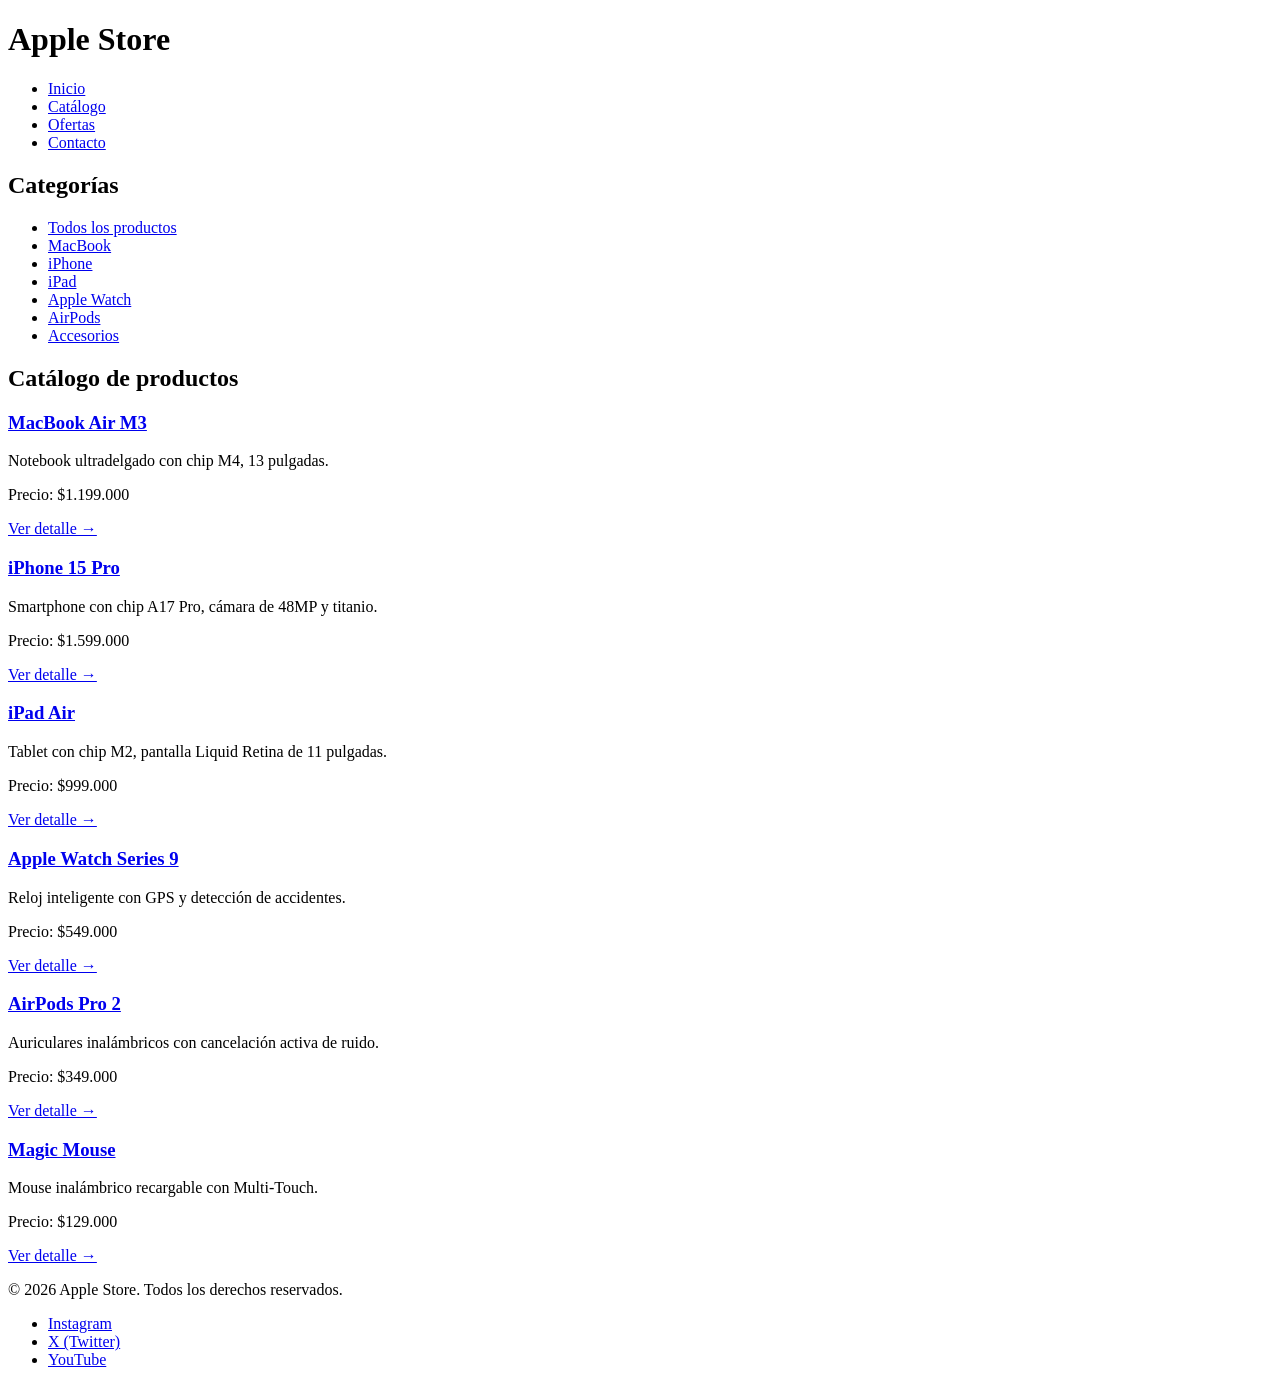
==== index.html @ 80ce113b "Add product detail page for MacBook Air M3 with specifications and purchase options" ====
<!DOCTYPE html>
<html lang="es">
<head>
    <meta charset="UTF-8">
    <meta name="viewport" content="width=device-width, initial-scale=1.0">
    <meta name="description" content="Catálogo de productos Apple: MacBook, iPhone, iPad, Apple Watch y más.">
    <title>Apple Store | Catálogo de Productos</title>
</head>
<body>

    <header>
        <h1>Apple Store</h1>
        <nav aria-label="Navegación principal">
            <ul>
                <li><a href="#inicio">Inicio</a></li>
                <li><a href="#catalogo">Catálogo</a></li>
                <li><a href="#ofertas">Ofertas</a></li>
                <li><a href="#contacto">Contacto</a></li>
            </ul>
        </nav>
    </header>

    <main id="inicio">

        <aside aria-label="Filtros de categorías">
            <h2>Categorías</h2>
            <nav aria-label="Filtros de productos">
                <ul>
                    <li><a href="#catalogo">Todos los productos</a></li>
                    <li><a href="#macbook">MacBook</a></li>
                    <li><a href="#iphone">iPhone</a></li>
                    <li><a href="#ipad">iPad</a></li>
                    <li><a href="#watch">Apple Watch</a></li>
                    <li><a href="#airpods">AirPods</a></li>
                    <li><a href="#accesorios">Accesorios</a></li>
                </ul>
            </nav>
        </aside>

        <section id="catalogo" aria-label="Catálogo de productos">
            <h2>Catálogo de productos</h2>

            <article id="macbook">
                <h3><a href="producto.html">MacBook Air M3</a></h3>
                <p>Notebook ultradelgado con chip M4, 13 pulgadas.</p>
                <p>Precio: $1.199.000</p>
                <p><a href="producto.html" aria-label="Ver detalle de MacBook Air M3">Ver detalle &rarr;</a></p>
            </article>

            <article id="iphone">
                <h3><a href="producto.html">iPhone 15 Pro</a></h3>
                <p>Smartphone con chip A17 Pro, cámara de 48MP y titanio.</p>
                <p>Precio: $1.599.000</p>
                <p><a href="producto.html" aria-label="Ver detalle de iPhone 15 Pro">Ver detalle &rarr;</a></p>
            </article>

            <article id="ipad">
                <h3><a href="producto.html">iPad Air</a></h3>
                <p>Tablet con chip M2, pantalla Liquid Retina de 11 pulgadas.</p>
                <p>Precio: $999.000</p>
                <p><a href="producto.html" aria-label="Ver detalle de iPad Air">Ver detalle &rarr;</a></p>
            </article>

            <article id="watch">
                <h3><a href="producto.html">Apple Watch Series 9</a></h3>
                <p>Reloj inteligente con GPS y detección de accidentes.</p>
                <p>Precio: $549.000</p>
                <p><a href="producto.html" aria-label="Ver detalle de Apple Watch Series 9">Ver detalle &rarr;</a></p>
            </article>

            <article id="airpods">
                <h3><a href="producto.html">AirPods Pro 2</a></h3>
                <p>Auriculares inalámbricos con cancelación activa de ruido.</p>
                <p>Precio: $349.000</p>
                <p><a href="producto.html" aria-label="Ver detalle de AirPods Pro 2">Ver detalle &rarr;</a></p>
            </article>

            <article id="accesorios">
                <h3><a href="producto.html">Magic Mouse</a></h3>
                <p>Mouse inalámbrico recargable con Multi-Touch.</p>
                <p>Precio: $129.000</p>
                <p><a href="producto.html" aria-label="Ver detalle de Magic Mouse">Ver detalle &rarr;</a></p>
            </article>

        </section>

    </main>

    <footer id="contacto">
        <p>&copy; 2026 Apple Store. Todos los derechos reservados.</p>
        <nav aria-label="Redes sociales">
            <ul>
                <li><a href="https://instagram.com/apple" rel="noopener noreferrer" target="_blank">Instagram</a></li>
                <li><a href="https://x.com/apple" rel="noopener noreferrer" target="_blank">X (Twitter)</a></li>
                <li><a href="https://youtube.com/apple" rel="noopener noreferrer" target="_blank">YouTube</a></li>
            </ul>
        </nav>
    </footer>

</body>
</html>
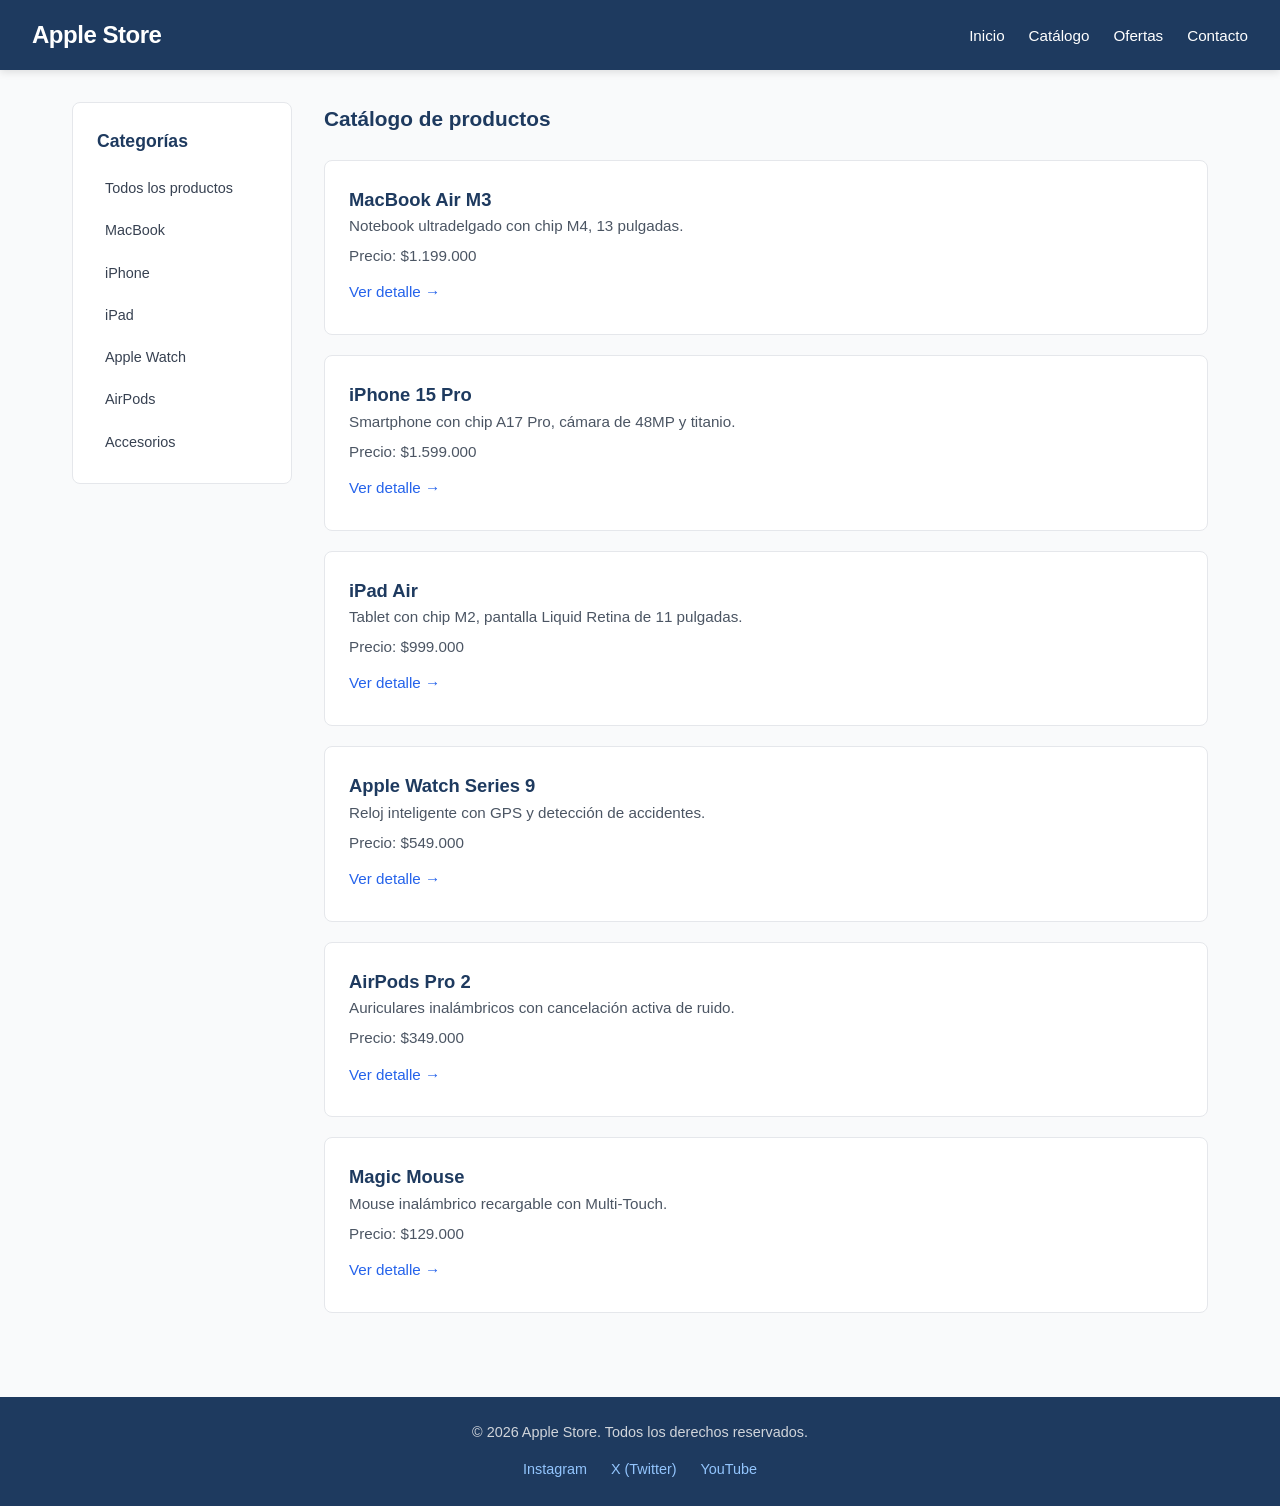
==== commit 2b45a2ce: "Add CSS styles for layout and design across multiple pages" ====
--- a/index.html
+++ b/index.html
@@ -5,6 +5,7 @@
     <meta name="viewport" content="width=device-width, initial-scale=1.0">
     <meta name="description" content="Catálogo de productos Apple: MacBook, iPhone, iPad, Apple Watch y más.">
     <title>Apple Store | Catálogo de Productos</title>
+    <link rel="stylesheet" href="style.css">
 </head>
 <body>
 
--- a/style.css
+++ b/style.css
@@ -0,0 +1,476 @@
+/* ===== Reset y base ===== */
+*, *::before, *::after {
+    margin: 0;
+    padding: 0;
+    box-sizing: border-box;
+}
+
+html {
+    font-size: 16px;
+    scroll-behavior: smooth;
+}
+
+body {
+    font-family: -apple-system, BlinkMacSystemFont, "Segoe UI", Roboto, Helvetica, Arial, sans-serif;
+    color: #374151;
+    background-color: #f9fafb;
+    line-height: 1.6;
+    min-height: 100vh;
+    display: flex;
+    flex-direction: column;
+}
+
+a {
+    color: #2563eb;
+    text-decoration: none;
+    transition: color 0.2s ease;
+}
+
+a:hover {
+    color: #1d4ed8;
+}
+
+ul {
+    list-style: none;
+}
+
+/* ===== Header ===== */
+header {
+    background-color: #1e3a5f;
+    color: #ffffff;
+    padding: 1rem 2rem;
+    display: flex;
+    justify-content: space-between;
+    align-items: center;
+    flex-wrap: wrap;
+    gap: 0.75rem;
+    position: sticky;
+    top: 0;
+    z-index: 1000;
+    box-shadow: 0 2px 8px rgba(0, 0, 0, 0.12);
+
+    h1 {
+        font-size: 1.5rem;
+        font-weight: 700;
+        letter-spacing: -0.02em;
+        a:hover {
+            color: #93c5fd;
+        }
+        a {
+            color: #ffffff;
+        }
+    }
+}
+
+/* ===== Navegación principal ===== */
+nav[aria-label="Navegación principal"] ul {
+    display: flex;
+    gap: 1.5rem;
+}
+
+nav[aria-label="Navegación principal"] a {
+    color: #ffffff;
+    font-weight: 500;
+    font-size: 0.95rem;
+    padding: 0.35rem 0;
+    border-bottom: 2px solid transparent;
+    transition: color 0.2s ease, border-color 0.2s ease;
+}
+
+nav[aria-label="Navegación principal"] a:hover {
+    color: #93c5fd;
+    border-bottom-color: #93c5fd;
+}
+
+/* ===== Navegación breadcrumb ===== */
+nav[aria-label="Ruta de navegación"] ol {
+    display: flex;
+    gap: 0.5rem;
+    flex-wrap: wrap;
+    font-size: 0.85rem;
+    color: #6b7280;
+    margin-bottom: 1.5rem;
+}
+
+nav[aria-label="Ruta de navegación"] a {
+    color: #6b7280;
+}
+
+nav[aria-label="Ruta de navegación"] a:hover {
+    color: #2563eb;
+}
+
+nav[aria-label="Ruta de navegación"] [aria-current="page"] {
+    color: #374151;
+    font-weight: 600;
+}
+
+/* ===== Layout principal (index) ===== */
+main {
+    flex: 1;
+    max-width: 1200px;
+    width: 100%;
+    margin: 0 auto;
+    padding: 2rem;
+}
+
+#inicio {
+    display: flex;
+    gap: 2rem;
+    align-items: flex-start;
+}
+
+/* ===== Aside / Filtros ===== */
+aside {
+    flex: 0 0 220px;
+    background-color: #ffffff;
+    border: 1px solid #e5e7eb;
+    border-radius: 8px;
+    padding: 1.5rem;
+}
+
+aside h2 {
+    font-size: 1.1rem;
+    color: #1e3a5f;
+    margin-bottom: 1rem;
+}
+
+aside nav ul {
+    display: flex;
+    flex-direction: column;
+    gap: 0.5rem;
+}
+
+aside nav a {
+    color: #374151;
+    font-size: 0.9rem;
+    padding: 0.35rem 0.5rem;
+    border-radius: 4px;
+    display: block;
+}
+
+aside nav a:hover {
+    background-color: #eff6ff;
+    color: #2563eb;
+}
+
+/* ===== Catálogo ===== */
+#catalogo h2 {
+    font-size: 1.3rem;
+    color: #1e3a5f;
+    margin-bottom: 1.5rem;
+}
+
+#catalogo {
+    flex: 1;
+}
+
+#catalogo > h2 {
+    margin-bottom: 1.5rem;
+}
+
+/* ===== Tarjetas de productos ===== */
+#catalogo article {
+    background-color: #ffffff;
+    border: 1px solid #e5e7eb;
+    border-radius: 8px;
+    padding: 1.5rem;
+    margin-bottom: 1.25rem;
+    transition: box-shadow 0.2s ease, border-color 0.2s ease;
+}
+
+#catalogo article:hover {
+    box-shadow: 0 4px 12px rgba(37, 99, 235, 0.1);
+    border-color: #bfdbfe;
+}
+
+#catalogo article h3 a {
+    color: #1e3a5f;
+    font-size: 1.15rem;
+}
+
+#catalogo article h3 a:hover {
+    color: #2563eb;
+}
+
+#catalogo article p {
+    margin-bottom: 0.35rem;
+    color: #4b5563;
+    font-size: 0.95rem;
+}
+
+#catalogo article p:last-child {
+    margin-top: 0.75rem;
+}
+
+/* ===== Footer ===== */
+footer {
+    background-color: #1e3a5f;
+    color: #ffffff;
+    padding: 1.5rem 2rem;
+    text-align: center;
+    margin-top: auto;
+}
+
+footer p {
+    margin-bottom: 0.75rem;
+    font-size: 0.9rem;
+    color: #d1d5db;
+}
+
+footer nav ul {
+    display: flex;
+    justify-content: center;
+    gap: 1.5rem;
+}
+
+footer nav a {
+    color: #93c5fd;
+    font-size: 0.9rem;
+    font-weight: 500;
+}
+
+footer nav a:hover {
+    color: #ffffff;
+}
+
+/* ===== Tablas ===== */
+table {
+    width: 100%;
+    border-collapse: collapse;
+    margin: 1rem 0 1.5rem;
+    background-color: #ffffff;
+    border-radius: 8px;
+    overflow: hidden;
+    border: 1px solid #e5e7eb;
+}
+
+caption {
+    text-align: left;
+    font-weight: 600;
+    color: #1e3a5f;
+    padding: 0.75rem 1rem;
+    font-size: 1rem;
+}
+
+th, td {
+    padding: 0.75rem 1rem;
+    text-align: left;
+    border-bottom: 1px solid #f3f4f6;
+    font-size: 0.9rem;
+}
+
+thead th {
+    background-color: #f0f4ff;
+    color: #1e3a5f;
+    font-weight: 600;
+}
+
+tbody tr:last-child td {
+    border-bottom: none;
+}
+
+tfoot td {
+    font-weight: 700;
+    background-color: #f9fafb;
+    color: #1e3a5f;
+}
+
+/* ===== Formularios ===== */
+form {
+    max-width: 600px;
+}
+
+fieldset {
+    border: 1px solid #e5e7eb;
+    border-radius: 8px;
+    padding: 1.25rem 1.5rem;
+    margin-bottom: 1.25rem;
+    background-color: #ffffff;
+}
+
+legend {
+    font-weight: 600;
+    color: #1e3a5f;
+    padding: 0 0.5rem;
+}
+
+label {
+    display: block;
+    margin-top: 0.75rem;
+    margin-bottom: 0.25rem;
+    font-size: 0.9rem;
+    color: #374151;
+}
+
+input[type="text"],
+input[type="email"],
+input[type="tel"],
+textarea {
+    width: 100%;
+    padding: 0.6rem 0.75rem;
+    border: 1px solid #d1d5db;
+    border-radius: 6px;
+    font-size: 0.95rem;
+    font-family: inherit;
+    transition: border-color 0.2s ease, box-shadow 0.2s ease;
+    background-color: #ffffff;
+}
+
+input:focus, textarea:focus {
+    outline: none;
+    border-color: #2563eb;
+    box-shadow: 0 0 0 3px rgba(37, 99, 235, 0.15);
+}
+
+input[type="radio"] {
+    margin-right: 0.4rem;
+}
+
+
+
+input[type="submit"] {
+    background-color: #2563eb;
+    color: #ffffff;
+    border: none;
+    padding: 0.7rem 1.5rem;
+    border-radius: 6px;
+    font-size: 1rem;
+    font-weight: 600;
+    cursor: pointer;
+    transition: background-color 0.2s ease;
+    margin-top: 0.5rem;
+}
+
+input[type="submit"]:hover {
+    background-color: #1d4ed8;
+}
+
+[role="button"] {
+    display: inline-block;
+    background-color: #2563eb;
+    color: #ffffff;
+    padding: 0.6rem 1.25rem;
+    border-radius: 6px;
+    font-weight: 600;
+    transition: background-color 0.2s ease;
+}
+
+[role="button"]:hover {
+    background-color: #1d4ed8;
+    color: #ffffff;
+}
+
+/* ===== Artículo producto ===== */
+article[aria-label="Ficha del producto"] {
+    background-color: #ffffff;
+    border: 1px solid #e5e7eb;
+    border-radius: 8px;
+    padding: 2rem;
+}
+
+article[aria-label="Ficha del producto"] h2 {
+    color: #1e3a5f;
+    margin-bottom: 0.75rem;
+}
+
+article[aria-label="Ficha del producto"] section {
+    margin-top: 1.5rem;
+}
+
+article[aria-label="Ficha del producto"] h3 {
+    color: #1e3a5f;
+    margin-bottom: 0.5rem;
+}
+
+/* ===== Secciones generales ===== */
+section[aria-label] {
+    margin-bottom: 2rem;
+}
+
+h2 {
+    font-size: 1.3rem;
+    color: #1e3a5f;
+}
+
+h3 {
+    font-size: 1.1rem;
+}
+
+/* ===== Responsive ===== */
+@media (max-width: 768px) {
+    header {
+        flex-direction: column;
+        align-items: flex-start;
+        padding: 1rem;
+    }
+
+    nav[aria-label="Navegación principal"] ul {
+        gap: 1rem;
+        flex-wrap: wrap;
+    }
+
+    #inicio {
+        flex-direction: column;
+    }
+
+    aside {
+        flex: 1 1 auto;
+    }
+
+    main {
+        padding: 1rem;
+    }
+
+    nav[aria-label="Ruta de navegación"] ol {
+        font-size: 0.8rem;
+    }
+
+    footer nav ul {
+        flex-wrap: wrap;
+        gap: 1rem;
+    }
+
+    table {
+        font-size: 0.85rem;
+    }
+
+    th, td {
+        padding: 0.5rem 0.6rem;
+    }
+}
+
+@media (max-width: 480px) {
+    html {
+        font-size: 14px;
+    }
+
+    header h1 {
+        font-size: 1.25rem;
+    }
+
+    nav[aria-label="Navegación principal"] ul {
+        gap: 0.75rem;
+    }
+
+    nav[aria-label="Navegación principal"] a {
+        font-size: 0.85rem;
+    }
+
+    aside nav ul {
+        gap: 0.25rem;
+    }
+
+    footer {
+        padding: 1rem;
+    }
+
+    footer p {
+        font-size: 0.8rem;
+    }
+
+    footer nav ul {
+        flex-direction: column;
+        gap: 0.5rem;
+    }
+}
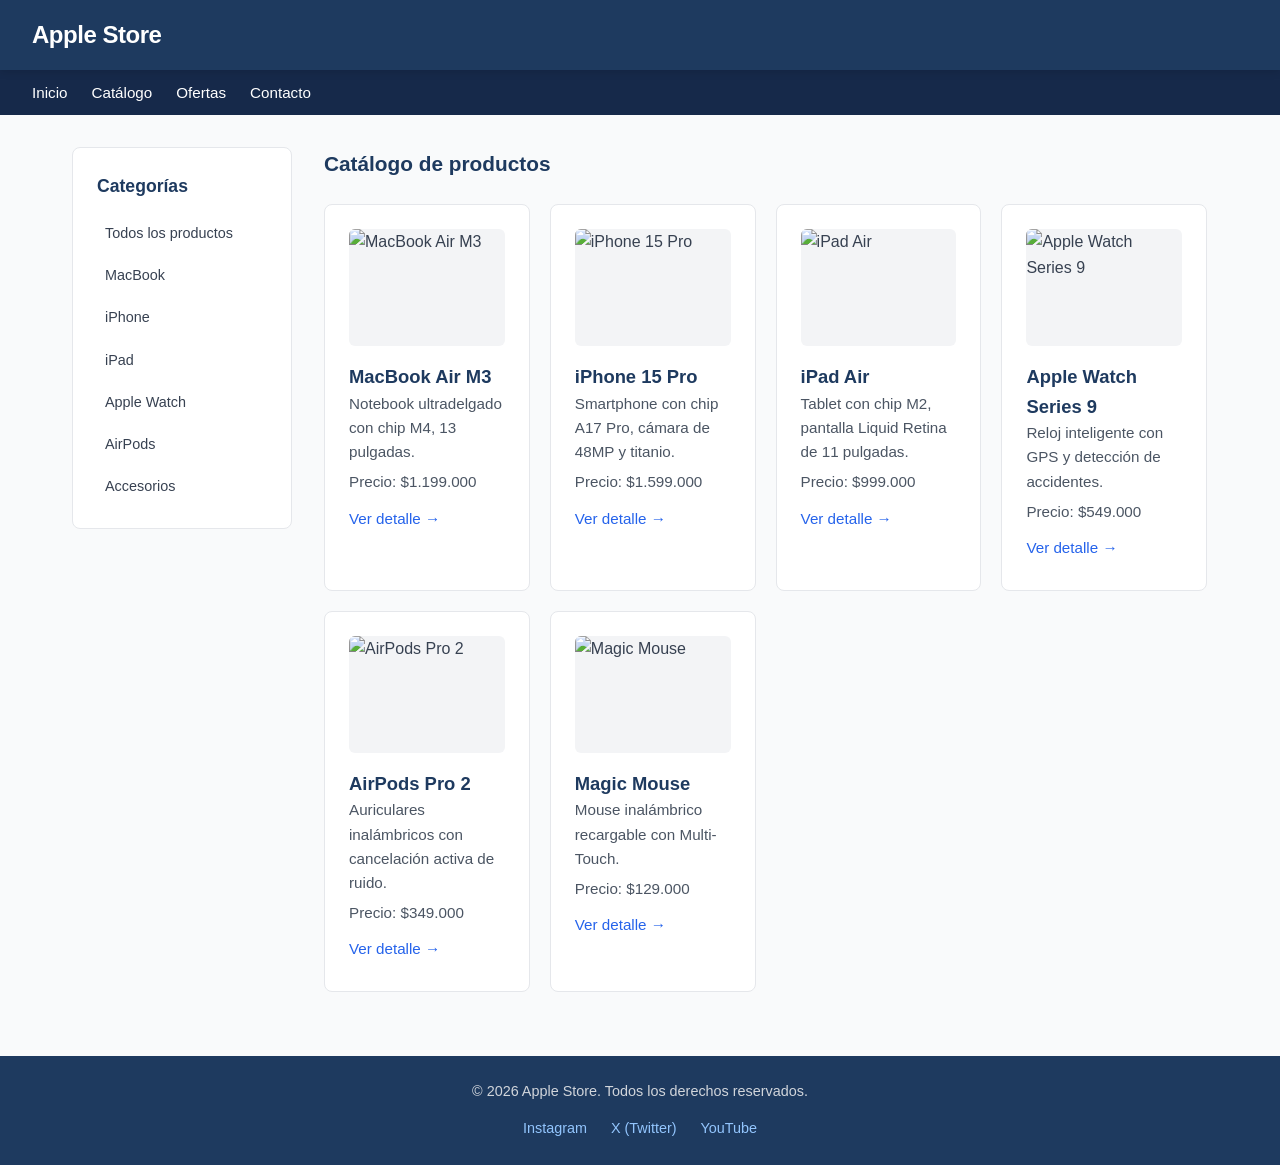
==== commit 2e44fb1c: "Refactor HTML structure and update CSS for improved layout and navigation" ====
--- a/index.html
+++ b/index.html
@@ -9,21 +9,22 @@
 </head>
 <body>
 
-    <header>
+    <header class="site-header">
         <h1>Apple Store</h1>
-        <nav aria-label="Navegación principal">
-            <ul>
-                <li><a href="#inicio">Inicio</a></li>
-                <li><a href="#catalogo">Catálogo</a></li>
-                <li><a href="#ofertas">Ofertas</a></li>
-                <li><a href="#contacto">Contacto</a></li>
-            </ul>
-        </nav>
     </header>
+
+    <nav class="navbar" aria-label="Navegación principal">
+        <ul>
+            <li><a href="#inicio">Inicio</a></li>
+            <li><a href="#catalogo">Catálogo</a></li>
+            <li><a href="#ofertas">Ofertas</a></li>
+            <li><a href="#contacto">Contacto</a></li>
+        </ul>
+    </nav>
 
     <main id="inicio">
 
-        <aside aria-label="Filtros de categorías">
+        <aside class="sidebar" aria-label="Filtros de categorías">
             <h2>Categorías</h2>
             <nav aria-label="Filtros de productos">
                 <ul>
@@ -41,47 +42,55 @@
         <section id="catalogo" aria-label="Catálogo de productos">
             <h2>Catálogo de productos</h2>
 
-            <article id="macbook">
+            <div class="productos">
+            <article id="macbook" class="card">
+                <img src="https://tse1.mm.bing.net/th/id/OIP.ccdzvcFZfXSDIcyYsRmzBAHaGY?r=0&rs=1&pid=ImgDetMain&o=7&rm=3" alt="MacBook Air M3" loading="lazy">
                 <h3><a href="producto.html">MacBook Air M3</a></h3>
                 <p>Notebook ultradelgado con chip M4, 13 pulgadas.</p>
                 <p>Precio: $1.199.000</p>
                 <p><a href="producto.html" aria-label="Ver detalle de MacBook Air M3">Ver detalle &rarr;</a></p>
             </article>
 
-            <article id="iphone">
+            <article id="iphone" class="card">
+                <img src="https://tse1.mm.bing.net/th/id/OIP.ccdzvcFZfXSDIcyYsRmzBAHaGY?r=0&rs=1&pid=ImgDetMain&o=7&rm=3" alt="iPhone 15 Pro" loading="lazy">
                 <h3><a href="producto.html">iPhone 15 Pro</a></h3>
                 <p>Smartphone con chip A17 Pro, cámara de 48MP y titanio.</p>
                 <p>Precio: $1.599.000</p>
                 <p><a href="producto.html" aria-label="Ver detalle de iPhone 15 Pro">Ver detalle &rarr;</a></p>
             </article>
 
-            <article id="ipad">
+            <article id="ipad" class="card">
+                <img src="https://tse1.mm.bing.net/th/id/OIP.ccdzvcFZfXSDIcyYsRmzBAHaGY?r=0&rs=1&pid=ImgDetMain&o=7&rm=3" alt="iPad Air" loading="lazy">
                 <h3><a href="producto.html">iPad Air</a></h3>
                 <p>Tablet con chip M2, pantalla Liquid Retina de 11 pulgadas.</p>
                 <p>Precio: $999.000</p>
                 <p><a href="producto.html" aria-label="Ver detalle de iPad Air">Ver detalle &rarr;</a></p>
             </article>
 
-            <article id="watch">
+            <article id="watch" class="card">
+                <img src="https://tse1.mm.bing.net/th/id/OIP.ccdzvcFZfXSDIcyYsRmzBAHaGY?r=0&rs=1&pid=ImgDetMain&o=7&rm=3" alt="Apple Watch Series 9" loading="lazy">
                 <h3><a href="producto.html">Apple Watch Series 9</a></h3>
                 <p>Reloj inteligente con GPS y detección de accidentes.</p>
                 <p>Precio: $549.000</p>
                 <p><a href="producto.html" aria-label="Ver detalle de Apple Watch Series 9">Ver detalle &rarr;</a></p>
             </article>
 
-            <article id="airpods">
+            <article id="airpods" class="card">
+                <img src="https://tse1.mm.bing.net/th/id/OIP.ccdzvcFZfXSDIcyYsRmzBAHaGY?r=0&rs=1&pid=ImgDetMain&o=7&rm=3" alt="AirPods Pro 2" loading="lazy">
                 <h3><a href="producto.html">AirPods Pro 2</a></h3>
                 <p>Auriculares inalámbricos con cancelación activa de ruido.</p>
                 <p>Precio: $349.000</p>
                 <p><a href="producto.html" aria-label="Ver detalle de AirPods Pro 2">Ver detalle &rarr;</a></p>
             </article>
 
-            <article id="accesorios">
+            <article id="accesorios" class="card">
+                <img src="https://tse1.mm.bing.net/th/id/OIP.ccdzvcFZfXSDIcyYsRmzBAHaGY?r=0&rs=1&pid=ImgDetMain&o=7&rm=3" alt="Magic Mouse" loading="lazy">
                 <h3><a href="producto.html">Magic Mouse</a></h3>
                 <p>Mouse inalámbrico recargable con Multi-Touch.</p>
                 <p>Precio: $129.000</p>
                 <p><a href="producto.html" aria-label="Ver detalle de Magic Mouse">Ver detalle &rarr;</a></p>
             </article>
+            </div>
 
         </section>
 
--- a/style.css
+++ b/style.css
@@ -16,8 +16,15 @@
     background-color: #f9fafb;
     line-height: 1.6;
     min-height: 100vh;
-    display: flex;
-    flex-direction: column;
+    /* ===== Template general con Grid: header / navbar / main / footer ===== */
+    display: grid;
+    grid-template-areas:
+        "header"
+        "navbar"
+        "main"
+        "footer";
+    grid-template-rows: auto auto 1fr auto;
+    grid-template-columns: 1fr;
 }
 
 a {
@@ -35,7 +42,9 @@
 }
 
 /* ===== Header ===== */
+.site-header,
 header {
+    grid-area: header;
     background-color: #1e3a5f;
     color: #ffffff;
     padding: 1rem 2rem;
@@ -62,7 +71,17 @@
     }
 }
 
-/* ===== Navegación principal ===== */
+/* ===== Navegación principal (navbar del layout Grid) ===== */
+.navbar,
+nav[aria-label="Navegación principal"] {
+    grid-area: navbar;
+}
+
+.navbar {
+    background-color: #16294a;
+    padding: 0.6rem 2rem;
+}
+
 nav[aria-label="Navegación principal"] ul {
     display: flex;
     gap: 1.5rem;
@@ -107,22 +126,35 @@
 
 /* ===== Layout principal (index) ===== */
 main {
-    flex: 1;
+    grid-area: main;
     max-width: 1200px;
     width: 100%;
     margin: 0 auto;
     padding: 2rem;
 }
 
+footer {
+    grid-area: footer;
+}
+
 #inicio {
-    display: flex;
+    /* Sub-grid del contenido: sidebar + catálogo */
+    display: grid;
+    grid-template-areas:
+        "sidebar"
+        "catalogo";
+    grid-template-columns: 1fr;
     gap: 2rem;
-    align-items: flex-start;
-}
-
-/* ===== Aside / Filtros ===== */
+    align-items: start;
+}
+
+/* ===== Aside / Filtros (sidebar del layout Grid) ===== */
+aside,
+.sidebar {
+    grid-area: sidebar;
+}
+
 aside {
-    flex: 0 0 220px;
     background-color: #ffffff;
     border: 1px solid #e5e7eb;
     border-radius: 8px;
@@ -154,32 +186,45 @@
     color: #2563eb;
 }
 
-/* ===== Catálogo ===== */
+/* ===== Catálogo (contenedor Grid del layout, tarjetas en Flex) ===== */
+#catalogo {
+    grid-area: catalogo;
+    min-width: 0;
+}
+
 #catalogo h2 {
     font-size: 1.3rem;
     color: #1e3a5f;
     margin-bottom: 1.5rem;
 }
 
-#catalogo {
-    flex: 1;
-}
-
 #catalogo > h2 {
     margin-bottom: 1.5rem;
 }
 
-/* ===== Tarjetas de productos ===== */
-#catalogo article {
+/* Contenedor flex de las tarjetas */
+#catalogo .productos {
+    display: flex;
+    flex-wrap: wrap;
+    gap: 1.25rem;
+    align-items: stretch;
+}
+
+/* ===== Tarjetas de productos (Flex items) ===== */
+/* Mobile primero: 1 columna */
+#catalogo article,
+#catalogo .card {
+    flex: 1 1 100%;
+    max-width: 100%;
     background-color: #ffffff;
     border: 1px solid #e5e7eb;
     border-radius: 8px;
     padding: 1.5rem;
-    margin-bottom: 1.25rem;
     transition: box-shadow 0.2s ease, border-color 0.2s ease;
 }
 
-#catalogo article:hover {
+#catalogo article:hover,
+#catalogo .card:hover {
     box-shadow: 0 4px 12px rgba(37, 99, 235, 0.1);
     border-color: #bfdbfe;
 }
@@ -201,6 +246,56 @@
 
 #catalogo article p:last-child {
     margin-top: 0.75rem;
+}
+
+/* Imagen de producto (misma para todos) */
+#catalogo .card img,
+article[aria-label="Ficha del producto"] img {
+    width: 100%;
+    height: auto;
+    aspect-ratio: 4 / 3;
+    object-fit: cover;
+    border-radius: 6px;
+    margin-bottom: 1rem;
+    background-color: #f3f4f6;
+    display: block;
+}
+
+article[aria-label="Ficha del producto"] img {
+    max-width: 480px;
+}
+
+/* Tablet: 3 columnas */
+@media (min-width: 600px) and (max-width: 1023px) {
+    #catalogo article,
+    #catalogo .card {
+        flex: 1 1 calc(33.333% - 1.25rem);
+        max-width: calc(33.333% - 0.85rem);
+    }
+}
+
+/* Desktop: 4 columnas + sidebar lateral vía Grid */
+@media (min-width: 1024px) {
+    #inicio {
+        grid-template-areas: "sidebar catalogo";
+        grid-template-columns: 220px 1fr;
+    }
+
+    #catalogo article,
+    #catalogo .card {
+        flex: 1 1 calc(25% - 1.25rem);
+        max-width: calc(25% - 0.95rem);
+    }
+}
+
+/* Tablet: sidebar arriba, catálogo debajo (Grid de 1 columna) */
+@media (min-width: 600px) and (max-width: 1023px) {
+    #inicio {
+        grid-template-areas:
+            "sidebar"
+            "catalogo";
+        grid-template-columns: 1fr;
+    }
 }
 
 /* ===== Footer ===== */
@@ -399,23 +494,27 @@
 
 /* ===== Responsive ===== */
 @media (max-width: 768px) {
+    .site-header,
     header {
         flex-direction: column;
         align-items: flex-start;
         padding: 1rem;
     }
 
+    .navbar {
+        padding: 0.6rem 1rem;
+    }
+
     nav[aria-label="Navegación principal"] ul {
         gap: 1rem;
         flex-wrap: wrap;
     }
 
     #inicio {
-        flex-direction: column;
-    }
-
-    aside {
-        flex: 1 1 auto;
+        grid-template-areas:
+            "sidebar"
+            "catalogo";
+        grid-template-columns: 1fr;
     }
 
     main {
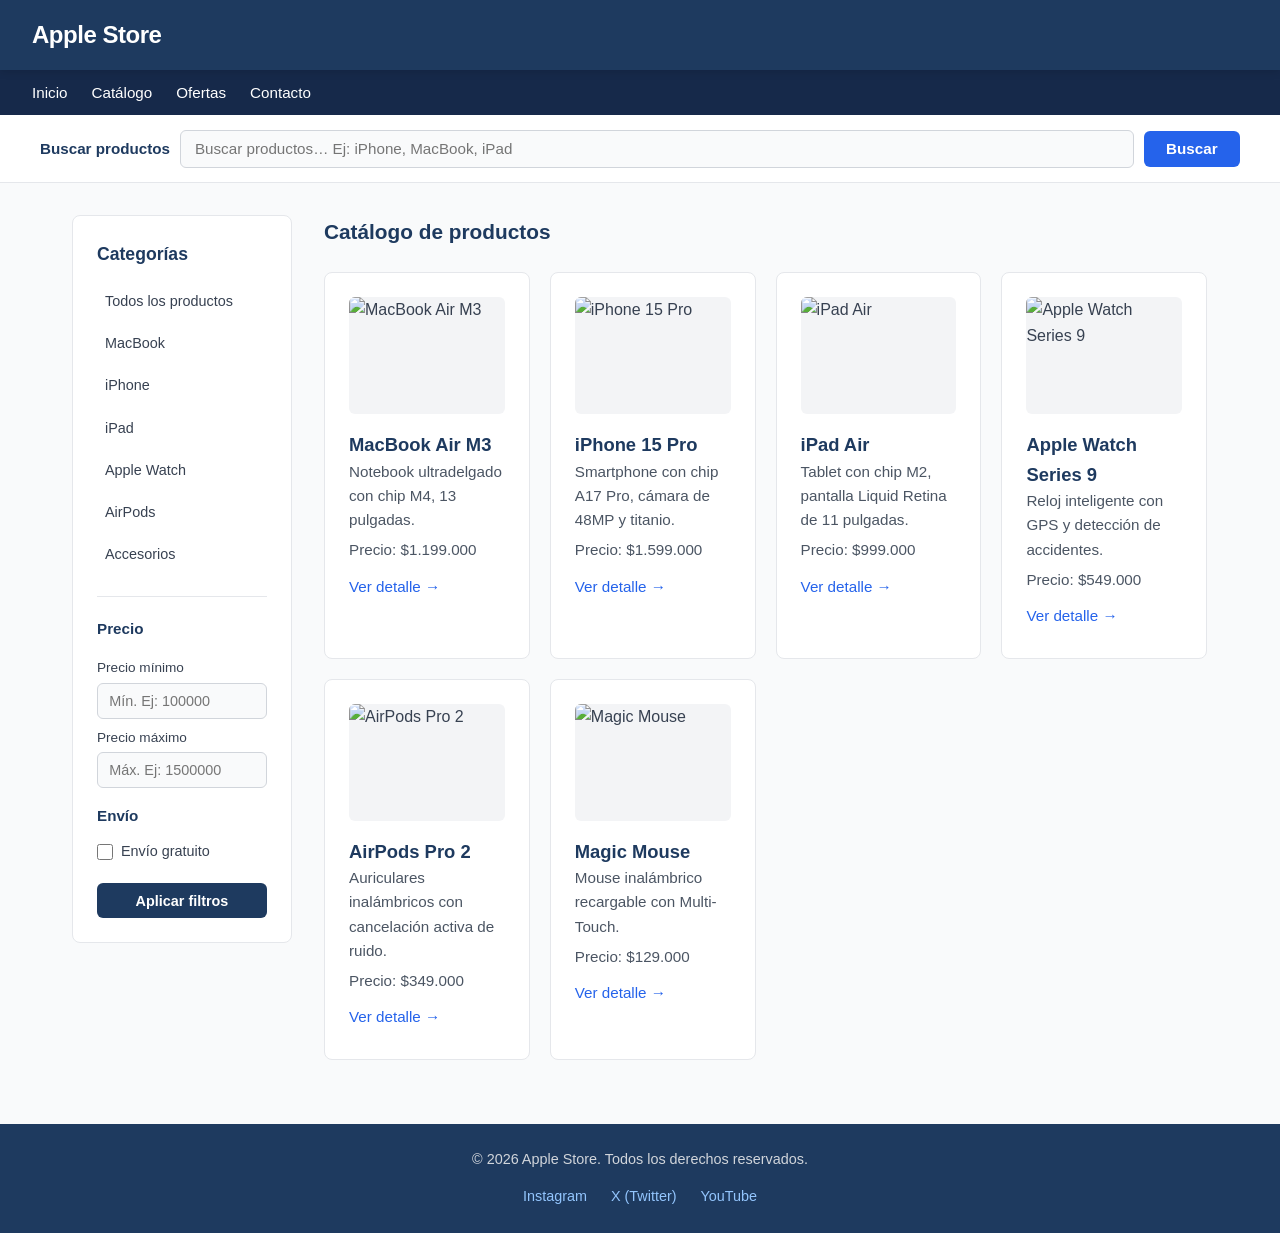
==== commit 32f745de: "Enhance user experience by adding search functionality and product filters" ====
--- a/index.html
+++ b/index.html
@@ -22,9 +22,17 @@
         </ul>
     </nav>
 
+    <div class="search-bar">
+        <form role="search" method="get" action="#catalogo" aria-label="Buscador de productos">
+            <label for="buscar">Buscar productos</label>
+            <input type="search" id="buscar" name="buscar" placeholder="Buscar productos… Ej: iPhone, MacBook, iPad" autocomplete="off">
+            <button type="submit">Buscar</button>
+        </form>
+    </div>
+
     <main id="inicio">
 
-        <aside class="sidebar" aria-label="Filtros de categorías">
+        <aside class="sidebar" aria-label="Filtros de productos">
             <h2>Categorías</h2>
             <nav aria-label="Filtros de productos">
                 <ul>
@@ -37,6 +45,24 @@
                     <li><a href="#accesorios">Accesorios</a></li>
                 </ul>
             </nav>
+
+            <form class="filtros" method="get" action="#catalogo" aria-label="Filtros de precio y envío">
+                <fieldset>
+                    <legend>Precio</legend>
+                    <label for="precio-min">Precio mínimo</label>
+                    <input type="number" id="precio-min" name="precio-min" min="0" step="1000" placeholder="Mín. Ej: 100000">
+                    <label for="precio-max">Precio máximo</label>
+                    <input type="number" id="precio-max" name="precio-max" min="0" step="1000" placeholder="Máx. Ej: 1500000">
+                </fieldset>
+                <fieldset>
+                    <legend>Envío</legend>
+                    <label class="check-envio" for="envio-gratis">
+                        <input type="checkbox" id="envio-gratis" name="envio" value="gratis">
+                        Envío gratuito
+                    </label>
+                </fieldset>
+                <button type="submit">Aplicar filtros</button>
+            </form>
         </aside>
 
         <section id="catalogo" aria-label="Catálogo de productos">
--- a/style.css
+++ b/style.css
@@ -16,14 +16,15 @@
     background-color: #f9fafb;
     line-height: 1.6;
     min-height: 100vh;
-    /* ===== Template general con Grid: header / navbar / main / footer ===== */
+    /* ===== Template general con Grid: header / navbar / searchbar / main / footer ===== */
     display: grid;
     grid-template-areas:
         "header"
         "navbar"
+        "searchbar"
         "main"
         "footer";
-    grid-template-rows: auto auto 1fr auto;
+    grid-template-rows: auto auto auto 1fr auto;
     grid-template-columns: 1fr;
 }
 
@@ -101,6 +102,67 @@
     border-bottom-color: #93c5fd;
 }
 
+/* ===== Buscador de productos (solo HTML + CSS, sin JS) ===== */
+.search-bar {
+    grid-area: searchbar;
+    background-color: #ffffff;
+    border-bottom: 1px solid #e5e7eb;
+    padding: 0.9rem 2rem;
+}
+
+.search-bar form[role="search"] {
+    max-width: 1200px;
+    margin: 0 auto;
+    display: flex;
+    gap: 0.6rem;
+    align-items: center;
+    min-width: 0;
+}
+
+.search-bar label {
+    margin: 0;
+    font-weight: 600;
+    color: #1e3a5f;
+    font-size: 0.95rem;
+    white-space: nowrap;
+}
+
+.search-bar input[type="search"] {
+    flex: 1;
+    min-width: 0;
+    padding: 0.6rem 0.9rem;
+    border: 1px solid #d1d5db;
+    border-radius: 6px;
+    font-size: 0.95rem;
+    font-family: inherit;
+    background-color: #f9fafb;
+    transition: border-color 0.2s ease, box-shadow 0.2s ease, background-color 0.2s ease;
+}
+
+.search-bar input[type="search"]:focus {
+    outline: none;
+    border-color: #2563eb;
+    background-color: #ffffff;
+    box-shadow: 0 0 0 3px rgba(37, 99, 235, 0.15);
+}
+
+.search-bar button[type="submit"] {
+    background-color: #2563eb;
+    color: #ffffff;
+    border: none;
+    padding: 0.6rem 1.4rem;
+    border-radius: 6px;
+    font-size: 0.95rem;
+    font-weight: 600;
+    cursor: pointer;
+    transition: background-color 0.2s ease;
+    white-space: nowrap;
+}
+
+.search-bar button[type="submit"]:hover {
+    background-color: #1d4ed8;
+}
+
 /* ===== Navegación breadcrumb ===== */
 nav[aria-label="Ruta de navegación"] ol {
     display: flex;
@@ -184,6 +246,83 @@
 aside nav a:hover {
     background-color: #eff6ff;
     color: #2563eb;
+}
+
+/* ===== Filtros de precio y envío en sidebar (solo HTML + CSS) ===== */
+.sidebar .filtros {
+    margin-top: 1.5rem;
+    padding-top: 1.25rem;
+    border-top: 1px solid #e5e7eb;
+    max-width: none;
+}
+
+.sidebar .filtros fieldset {
+    border: 0;
+    padding: 0;
+    margin: 0 0 1rem;
+    background-color: transparent;
+}
+
+.sidebar .filtros legend {
+    padding: 0;
+    margin-bottom: 0.5rem;
+    font-size: 0.95rem;
+}
+
+.sidebar .filtros label {
+    margin-top: 0.5rem;
+    font-size: 0.85rem;
+}
+
+.sidebar .filtros input[type="number"] {
+    width: 100%;
+    padding: 0.55rem 0.7rem;
+    border: 1px solid #d1d5db;
+    border-radius: 6px;
+    font-size: 0.9rem;
+    font-family: inherit;
+    background-color: #f9fafb;
+    transition: border-color 0.2s ease, box-shadow 0.2s ease, background-color 0.2s ease;
+}
+
+.sidebar .filtros input[type="number"]:focus {
+    outline: none;
+    border-color: #2563eb;
+    background-color: #ffffff;
+    box-shadow: 0 0 0 3px rgba(37, 99, 235, 0.15);
+}
+
+.sidebar .filtros .check-envio {
+    display: flex;
+    align-items: center;
+    gap: 0.5rem;
+    margin-top: 0.25rem;
+    cursor: pointer;
+    font-size: 0.9rem;
+}
+
+.sidebar .filtros input[type="checkbox"] {
+    width: 1rem;
+    height: 1rem;
+    accent-color: #2563eb;
+    cursor: pointer;
+}
+
+.sidebar .filtros button[type="submit"] {
+    width: 100%;
+    background-color: #1e3a5f;
+    color: #ffffff;
+    border: none;
+    padding: 0.6rem 1rem;
+    border-radius: 6px;
+    font-size: 0.9rem;
+    font-weight: 600;
+    cursor: pointer;
+    transition: background-color 0.2s ease;
+}
+
+.sidebar .filtros button[type="submit"]:hover {
+    background-color: #2563eb;
 }
 
 /* ===== Catálogo (contenedor Grid del layout, tarjetas en Flex) ===== */
@@ -505,6 +644,18 @@
         padding: 0.6rem 1rem;
     }
 
+    .search-bar {
+        padding: 0.75rem 1rem;
+    }
+
+    .search-bar form[role="search"] {
+        flex-wrap: wrap;
+    }
+
+    .search-bar label {
+        flex: 1 1 100%;
+    }
+
     nav[aria-label="Navegación principal"] ul {
         gap: 1rem;
         flex-wrap: wrap;
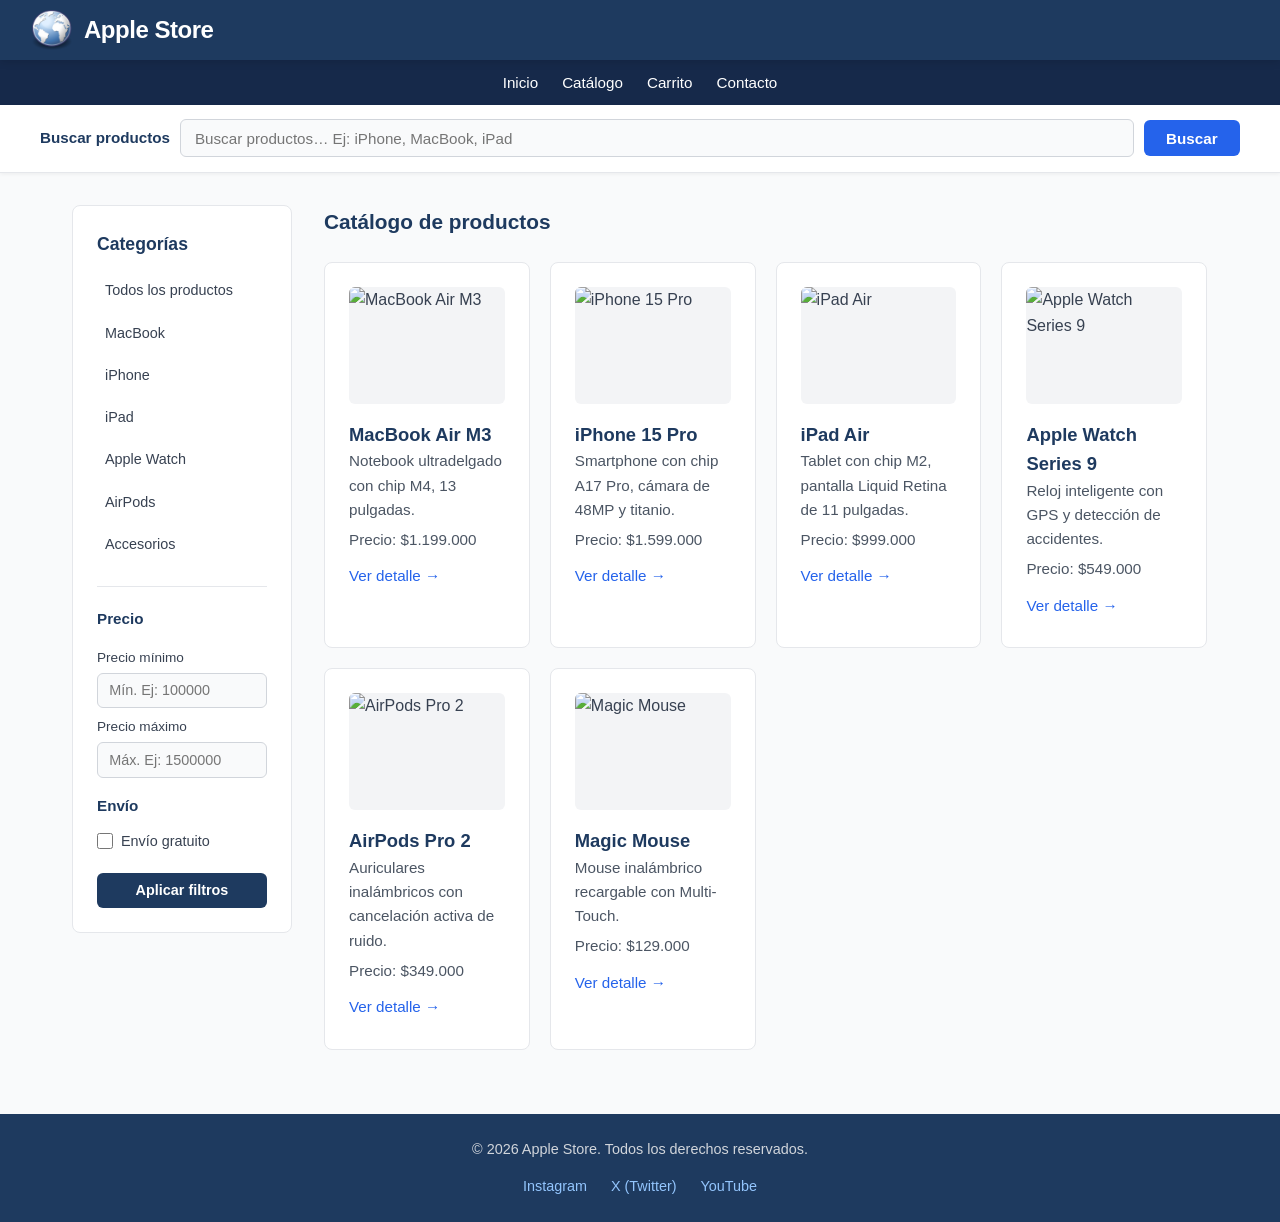
==== commit 6b586243: "Enhance UX with responsive navigation and collapsible filters" ====
--- a/index.html
+++ b/index.html
@@ -9,16 +9,24 @@
 </head>
 <body>
 
+    <input type="checkbox" id="menu-toggle" class="menu-toggle" tabindex="-1" aria-hidden="true">
+
     <header class="site-header">
-        <h1>Apple Store</h1>
+        <img src="./img/logo.png" alt="Apple Logo" width="40">
+        <h1><a href="index.html">Apple Store</a></h1>
+        <label for="menu-toggle" class="hamburger" aria-label="Abrir o cerrar menú de navegación">
+            <span></span>
+            <span></span>
+            <span></span>
+        </label>
     </header>
 
     <nav class="navbar" aria-label="Navegación principal">
         <ul>
-            <li><a href="#inicio">Inicio</a></li>
-            <li><a href="#catalogo">Catálogo</a></li>
-            <li><a href="#ofertas">Ofertas</a></li>
-            <li><a href="#contacto">Contacto</a></li>
+            <li><a href="index.html">Inicio</a></li>
+            <li><a href="index.html#catalogo">Catálogo</a></li>
+            <li><a href="carrito.html">Carrito</a></li>
+            <li><a href="contacto.html">Contacto</a></li>
         </ul>
     </nav>
 
@@ -33,6 +41,11 @@
     <main id="inicio">
 
         <aside class="sidebar" aria-label="Filtros de productos">
+            <input type="checkbox" id="filtros-toggle" class="filtros-toggle" tabindex="-1" aria-hidden="true">
+            <label for="filtros-toggle" class="filtros-boton" aria-label="Mostrar u ocultar filtros">
+                Filtros <span class="flecha" aria-hidden="true"></span>
+            </label>
+            <div class="filtros-contenido">
             <h2>Categorías</h2>
             <nav aria-label="Filtros de productos">
                 <ul>
@@ -63,6 +76,7 @@
                 </fieldset>
                 <button type="submit">Aplicar filtros</button>
             </form>
+            </div>
         </aside>
 
         <section id="catalogo" aria-label="Catálogo de productos">
--- a/style.css
+++ b/style.css
@@ -1,4 +1,8 @@
 /* ===== Reset y base ===== */
+:root {
+    --header-h: 60px;
+}
+
 *, *::before, *::after {
     margin: 0;
     padding: 0;
@@ -48,11 +52,12 @@
     grid-area: header;
     background-color: #1e3a5f;
     color: #ffffff;
-    padding: 1rem 2rem;
+    padding: 0 2rem;
+    min-height: var(--header-h);
     display: flex;
-    justify-content: space-between;
+    justify-content: flex-start;
     align-items: center;
-    flex-wrap: wrap;
+    flex-wrap: nowrap;
     gap: 0.75rem;
     position: sticky;
     top: 0;
@@ -81,6 +86,9 @@
 .navbar {
     background-color: #16294a;
     padding: 0.6rem 2rem;
+    ul {
+        justify-content: center;
+    }
 }
 
 nav[aria-label="Navegación principal"] ul {
@@ -102,12 +110,48 @@
     border-bottom-color: #93c5fd;
 }
 
+/* ===== Menú hamburguesa solo HTML + CSS (checkbox hack) ===== */
+/* El checkbox queda oculto pero funcional vía el <label> */
+.menu-toggle {
+    position: absolute;
+    opacity: 0;
+    width: 1px;
+    height: 1px;
+    overflow: hidden;
+    pointer-events: none;
+}
+
+/* En desktop el botón hamburguesa no se muestra */
+.hamburger {
+    display: none;
+    flex-direction: column;
+    justify-content: center;
+    gap: 5px;
+    cursor: pointer;
+    padding: 0.5rem;
+    margin-left: auto;
+}
+
+.hamburger span {
+    display: block;
+    width: 25px;
+    height: 3px;
+    border-radius: 2px;
+    background-color: #ffffff;
+    transition: transform 0.2s ease, opacity 0.2s ease;
+}
+
 /* ===== Buscador de productos (solo HTML + CSS, sin JS) ===== */
 .search-bar {
     grid-area: searchbar;
     background-color: #ffffff;
     border-bottom: 1px solid #e5e7eb;
     padding: 0.9rem 2rem;
+    /* Fijo en la parte superior en mobile y desktop, debajo del header */
+    position: sticky;
+    top: var(--header-h);
+    z-index: 900;
+    box-shadow: 0 1px 4px rgba(0, 0, 0, 0.06);
 }
 
 .search-bar form[role="search"] {
@@ -325,6 +369,31 @@
     background-color: #2563eb;
 }
 
+/* ===== Filtros colapsables solo HTML + CSS (checkbox hack) ===== */
+.filtros-toggle {
+    position: absolute;
+    opacity: 0;
+    width: 1px;
+    height: 1px;
+    overflow: hidden;
+    pointer-events: none;
+}
+
+/* En desktop el botón de filtros no se muestra y el contenido va abierto */
+.filtros-boton {
+    display: none;
+}
+
+.filtros-contenido {
+    display: block;
+}
+
+.filtros-boton .flecha::after {
+    content: "▾";
+    display: inline-block;
+    transition: transform 0.2s ease;
+}
+
 /* ===== Catálogo (contenedor Grid del layout, tarjetas en Flex) ===== */
 #catalogo {
     grid-area: catalogo;
@@ -635,13 +704,91 @@
 @media (max-width: 768px) {
     .site-header,
     header {
+        flex-direction: row;
+        align-items: center;
+        padding: 0 1rem;
+        min-height: var(--header-h);
+    }
+
+    /* --- Menú hamburguesa: solo mobile --- */
+    .hamburger {
+        display: flex;
+    }
+
+    .navbar {
+        padding: 0 1rem;
+    }
+
+    /* Nav colapsada por defecto, se abre con el checkbox */
+    nav[aria-label="Navegación principal"] ul {
+        display: none;
         flex-direction: column;
-        align-items: flex-start;
-        padding: 1rem;
-    }
-
-    .navbar {
-        padding: 0.6rem 1rem;
+        gap: 0;
+        padding: 0.5rem 0;
+    }
+
+    nav[aria-label="Navegación principal"] li {
+        border-top: 1px solid rgba(255, 255, 255, 0.12);
+    }
+
+    nav[aria-label="Navegación principal"] li:first-child {
+        border-top: none;
+    }
+
+    nav[aria-label="Navegación principal"] a {
+        display: block;
+        padding: 0.7rem 0.25rem;
+        border-bottom: none;
+    }
+
+    nav[aria-label="Navegación principal"] a:hover {
+        border-bottom-color: transparent;
+    }
+
+    /* Mostrar nav cuando el checkbox está marcado */
+    #menu-toggle:checked ~ .navbar ul {
+        display: flex;
+    }
+
+    /* Hamburguesa animada a "X" cuando el menú está abierto */
+    #menu-toggle:checked ~ .site-header .hamburger span:nth-child(1) {
+        transform: translateY(8px) rotate(45deg);
+    }
+
+    #menu-toggle:checked ~ .site-header .hamburger span:nth-child(2) {
+        opacity: 0;
+    }
+
+    #menu-toggle:checked ~ .site-header .hamburger span:nth-child(3) {
+        transform: translateY(-8px) rotate(-45deg);
+    }
+
+    /* --- Filtros colapsables: cerrados por defecto, solo mobile --- */
+    .filtros-boton {
+        display: flex;
+        justify-content: space-between;
+        align-items: center;
+        width: 100%;
+        background-color: #1e3a5f;
+        color: #ffffff;
+        font-weight: 600;
+        font-size: 0.95rem;
+        padding: 0.7rem 1rem;
+        border-radius: 6px;
+        cursor: pointer;
+    }
+
+    .filtros-contenido {
+        display: none;
+        margin-top: 1rem;
+    }
+
+    #filtros-toggle:checked ~ .filtros-contenido {
+        display: block;
+    }
+
+    #filtros-toggle:checked ~ .filtros-boton .flecha::after {
+        transform: rotate(180deg);
     }
 
     .search-bar {
@@ -654,11 +801,6 @@
 
     .search-bar label {
         flex: 1 1 100%;
-    }
-
-    nav[aria-label="Navegación principal"] ul {
-        gap: 1rem;
-        flex-wrap: wrap;
     }
 
     #inicio {
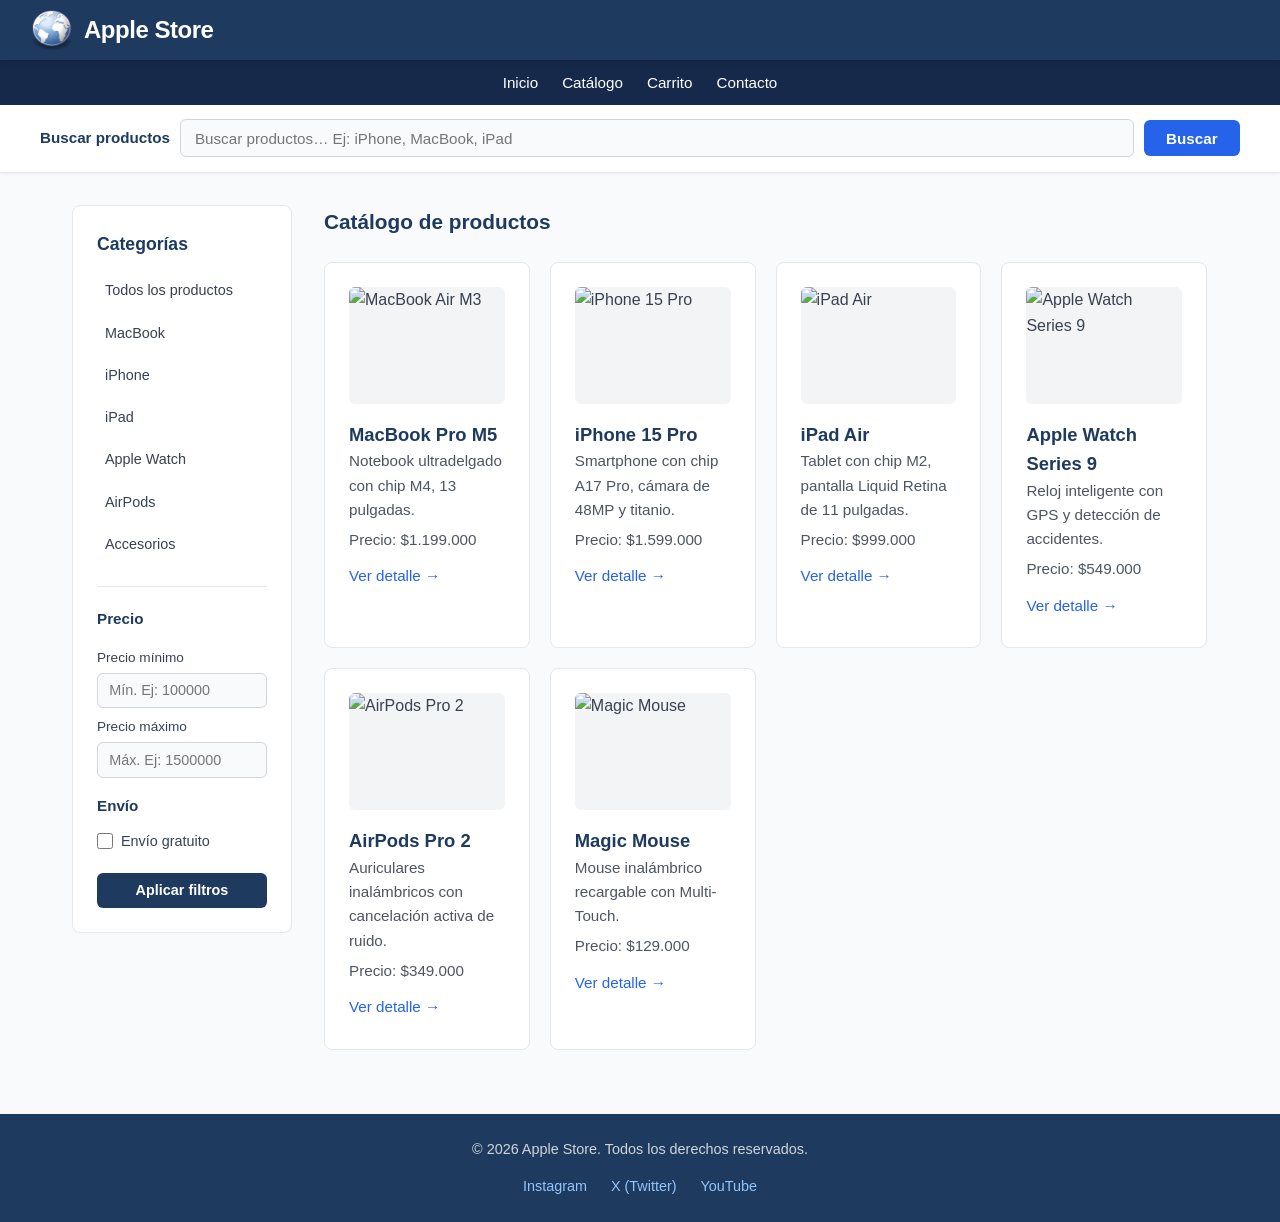
==== commit fdc452fd: "Add product catalog functionality with dynamic rendering" ====
--- a/index.html
+++ b/index.html
@@ -82,54 +82,7 @@
         <section id="catalogo" aria-label="Catálogo de productos">
             <h2>Catálogo de productos</h2>
 
-            <div class="productos">
-            <article id="macbook" class="card">
-                <img src="https://tse1.mm.bing.net/th/id/OIP.ccdzvcFZfXSDIcyYsRmzBAHaGY?r=0&rs=1&pid=ImgDetMain&o=7&rm=3" alt="MacBook Air M3" loading="lazy">
-                <h3><a href="producto.html">MacBook Air M3</a></h3>
-                <p>Notebook ultradelgado con chip M4, 13 pulgadas.</p>
-                <p>Precio: $1.199.000</p>
-                <p><a href="producto.html" aria-label="Ver detalle de MacBook Air M3">Ver detalle &rarr;</a></p>
-            </article>
-
-            <article id="iphone" class="card">
-                <img src="https://tse1.mm.bing.net/th/id/OIP.ccdzvcFZfXSDIcyYsRmzBAHaGY?r=0&rs=1&pid=ImgDetMain&o=7&rm=3" alt="iPhone 15 Pro" loading="lazy">
-                <h3><a href="producto.html">iPhone 15 Pro</a></h3>
-                <p>Smartphone con chip A17 Pro, cámara de 48MP y titanio.</p>
-                <p>Precio: $1.599.000</p>
-                <p><a href="producto.html" aria-label="Ver detalle de iPhone 15 Pro">Ver detalle &rarr;</a></p>
-            </article>
-
-            <article id="ipad" class="card">
-                <img src="https://tse1.mm.bing.net/th/id/OIP.ccdzvcFZfXSDIcyYsRmzBAHaGY?r=0&rs=1&pid=ImgDetMain&o=7&rm=3" alt="iPad Air" loading="lazy">
-                <h3><a href="producto.html">iPad Air</a></h3>
-                <p>Tablet con chip M2, pantalla Liquid Retina de 11 pulgadas.</p>
-                <p>Precio: $999.000</p>
-                <p><a href="producto.html" aria-label="Ver detalle de iPad Air">Ver detalle &rarr;</a></p>
-            </article>
-
-            <article id="watch" class="card">
-                <img src="https://tse1.mm.bing.net/th/id/OIP.ccdzvcFZfXSDIcyYsRmzBAHaGY?r=0&rs=1&pid=ImgDetMain&o=7&rm=3" alt="Apple Watch Series 9" loading="lazy">
-                <h3><a href="producto.html">Apple Watch Series 9</a></h3>
-                <p>Reloj inteligente con GPS y detección de accidentes.</p>
-                <p>Precio: $549.000</p>
-                <p><a href="producto.html" aria-label="Ver detalle de Apple Watch Series 9">Ver detalle &rarr;</a></p>
-            </article>
-
-            <article id="airpods" class="card">
-                <img src="https://tse1.mm.bing.net/th/id/OIP.ccdzvcFZfXSDIcyYsRmzBAHaGY?r=0&rs=1&pid=ImgDetMain&o=7&rm=3" alt="AirPods Pro 2" loading="lazy">
-                <h3><a href="producto.html">AirPods Pro 2</a></h3>
-                <p>Auriculares inalámbricos con cancelación activa de ruido.</p>
-                <p>Precio: $349.000</p>
-                <p><a href="producto.html" aria-label="Ver detalle de AirPods Pro 2">Ver detalle &rarr;</a></p>
-            </article>
-
-            <article id="accesorios" class="card">
-                <img src="https://tse1.mm.bing.net/th/id/OIP.ccdzvcFZfXSDIcyYsRmzBAHaGY?r=0&rs=1&pid=ImgDetMain&o=7&rm=3" alt="Magic Mouse" loading="lazy">
-                <h3><a href="producto.html">Magic Mouse</a></h3>
-                <p>Mouse inalámbrico recargable con Multi-Touch.</p>
-                <p>Precio: $129.000</p>
-                <p><a href="producto.html" aria-label="Ver detalle de Magic Mouse">Ver detalle &rarr;</a></p>
-            </article>
+            <div class="productos" id="productos">
             </div>
 
         </section>
@@ -147,5 +100,6 @@
         </nav>
     </footer>
 
+<script src="script.js"></script>
 </body>
 </html>
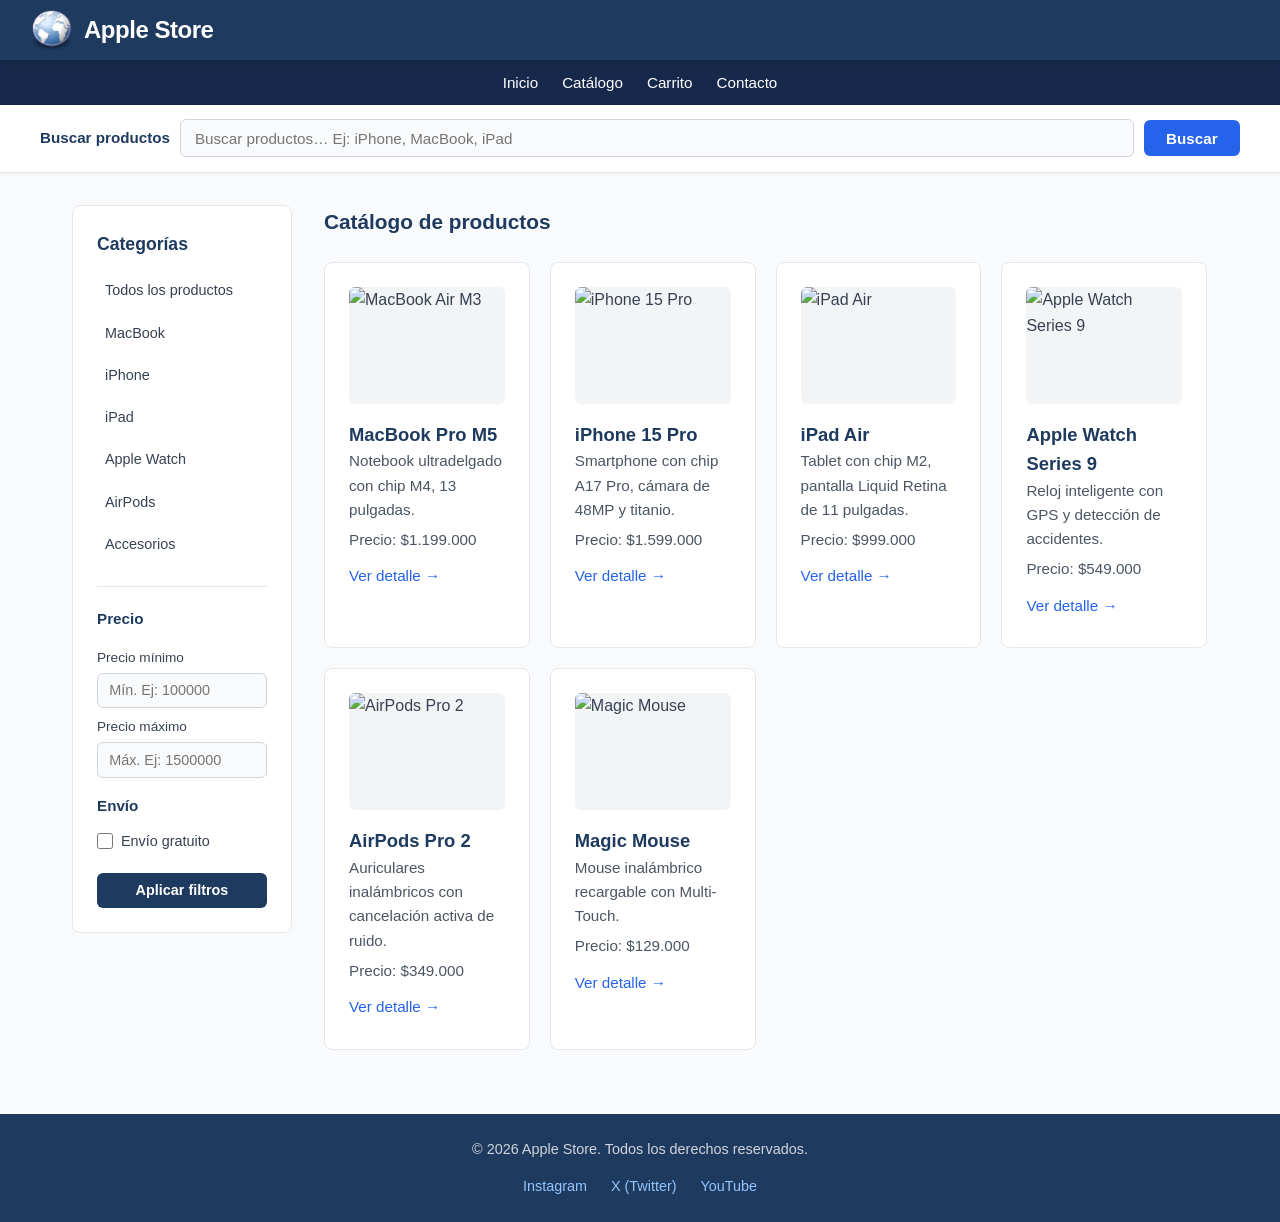
==== commit fad4ddb1: "Implement search functionality with suggestions and product detail handling" ====
--- a/index.html
+++ b/index.html
@@ -32,9 +32,15 @@
 
     <div class="search-bar">
         <form role="search" method="get" action="#catalogo" aria-label="Buscador de productos">
-            <label for="buscar">Buscar productos</label>
-            <input type="search" id="buscar" name="buscar" placeholder="Buscar productos… Ej: iPhone, MacBook, iPad" autocomplete="off">
-            <button type="submit">Buscar</button>
+            <label for="search-input">Buscar productos</label>
+            <div class="search-campo">
+                <input type="search" id="search-input" name="buscar" placeholder="Buscar productos… Ej: iPhone, MacBook, iPad" autocomplete="off"
+                    role="combobox" aria-expanded="false" aria-controls="search-suggestions" aria-autocomplete="list"
+                    aria-haspopup="listbox" aria-describedby="search-ayuda">
+                <p class="search-ayuda" id="search-ayuda">Escribí 3 caracteres o más para ver sugerencias.</p>
+                <ul class="search-suggestions" id="search-suggestions" role="listbox" aria-label="Sugerencias de productos" hidden></ul>
+            </div>
+            <button id="search-button" type="submit">Buscar</button>
         </form>
     </div>
 
@@ -85,6 +91,12 @@
             <div class="productos" id="productos">
             </div>
 
+            <div class="sin-resultados" id="sin-resultados" hidden>
+                <h3>No encontramos productos</h3>
+                <p>No hay resultados para tu búsqueda. Probá con otro término o mirá todo el catálogo.</p>
+                <p><a href="#catalogo" role="button" id="volver-todos">Volver a ver todos los productos</a></p>
+            </div>
+
         </section>
 
     </main>
@@ -100,6 +112,7 @@
         </nav>
     </footer>
 
+<script src="productos.js"></script>
 <script src="script.js"></script>
 </body>
 </html>
--- a/style.css
+++ b/style.css
@@ -190,7 +190,7 @@
     box-shadow: 0 0 0 3px rgba(37, 99, 235, 0.15);
 }
 
-.search-bar button[type="submit"] {
+.search-bar button {
     background-color: #2563eb;
     color: #ffffff;
     border: none;
@@ -203,8 +203,100 @@
     white-space: nowrap;
 }
 
-.search-bar button[type="submit"]:hover {
+.search-bar button:hover {
     background-color: #1d4ed8;
+}
+
+/* ===== Desplegable de sugerencias del buscador ===== */
+.search-campo {
+    position: relative;
+    display: flex;
+    flex: 1;
+    min-width: 0;
+}
+
+.search-ayuda {
+    position: absolute;
+    width: 1px;
+    height: 1px;
+    overflow: hidden;
+    clip-path: inset(50%);
+    white-space: nowrap;
+}
+
+.search-suggestions {
+    position: absolute;
+    top: calc(100% + 0.3rem);
+    left: 0;
+    right: 0;
+    z-index: 950;
+    margin: 0;
+    padding: 0.25rem;
+    list-style: none;
+    max-height: 320px;
+    overflow-y: auto;
+    background-color: #ffffff;
+    border: 1px solid #d1d5db;
+    border-radius: 8px;
+    box-shadow: 0 8px 20px rgba(30, 58, 95, 0.18);
+}
+
+.search-suggestions[hidden] {
+    display: none;
+}
+
+.search-suggestions .suggestion {
+    position: relative;
+    display: flex;
+    flex-direction: column;
+    gap: 0.1rem;
+    padding: 0.5rem 0.6rem;
+    border-radius: 6px;
+    cursor: pointer;
+    transition: background-color 0.15s ease;
+}
+
+/* Estira el enlace para que toda la fila sea clickeable */
+.search-suggestions .suggestion a::after {
+    content: "";
+    position: absolute;
+    inset: 0;
+}
+
+.search-suggestions .suggestion:hover,
+.search-suggestions .suggestion[aria-selected="true"] {
+    background-color: #eff6ff;
+}
+
+.search-suggestions .suggestion a {
+    font-weight: 600;
+    color: #1e3a5f;
+    font-size: 0.95rem;
+}
+
+.search-suggestions .suggestion-descripcion {
+    font-size: 0.85rem;
+    color: #6b7280;
+}
+
+.search-suggestions .suggestion-vacio {
+    padding: 0.6rem;
+    font-size: 0.9rem;
+    color: #6b7280;
+}
+
+/* ===== Aviso de producto no encontrado ===== */
+.detalle-error {
+    background-color: #ffffff;
+    border: 1px dashed #d1d5db;
+    border-radius: 8px;
+    padding: 2rem 1.5rem;
+    text-align: center;
+    color: #4b5563;
+}
+
+.detalle-error[hidden] {
+    display: none;
 }
 
 /* ===== Navegación breadcrumb ===== */
@@ -454,6 +546,36 @@
 
 #catalogo article p:last-child {
     margin-top: 0.75rem;
+}
+
+/* ===== Aviso de búsqueda sin resultados ===== */
+#catalogo .sin-resultados {
+    flex: 1 1 100%;
+    background-color: #ffffff;
+    border: 1px dashed #d1d5db;
+    border-radius: 8px;
+    padding: 2.5rem 1.5rem;
+    text-align: center;
+}
+
+#catalogo .sin-resultados[hidden] {
+    display: none;
+}
+
+#catalogo .sin-resultados h3 {
+    color: #1e3a5f;
+    font-size: 1.25rem;
+    margin-bottom: 0.5rem;
+}
+
+#catalogo .sin-resultados p {
+    color: #4b5563;
+    font-size: 0.95rem;
+    margin-bottom: 0.5rem;
+}
+
+#catalogo .sin-resultados p:last-child {
+    margin-top: 1.25rem;
 }
 
 /* Imagen de producto (misma para todos) */
@@ -803,6 +925,14 @@
         flex: 1 1 100%;
     }
 
+    .search-campo {
+        flex: 1 1 100%;
+    }
+
+    .search-suggestions {
+        max-height: 240px;
+    }
+
     #inicio {
         grid-template-areas:
             "sidebar"
